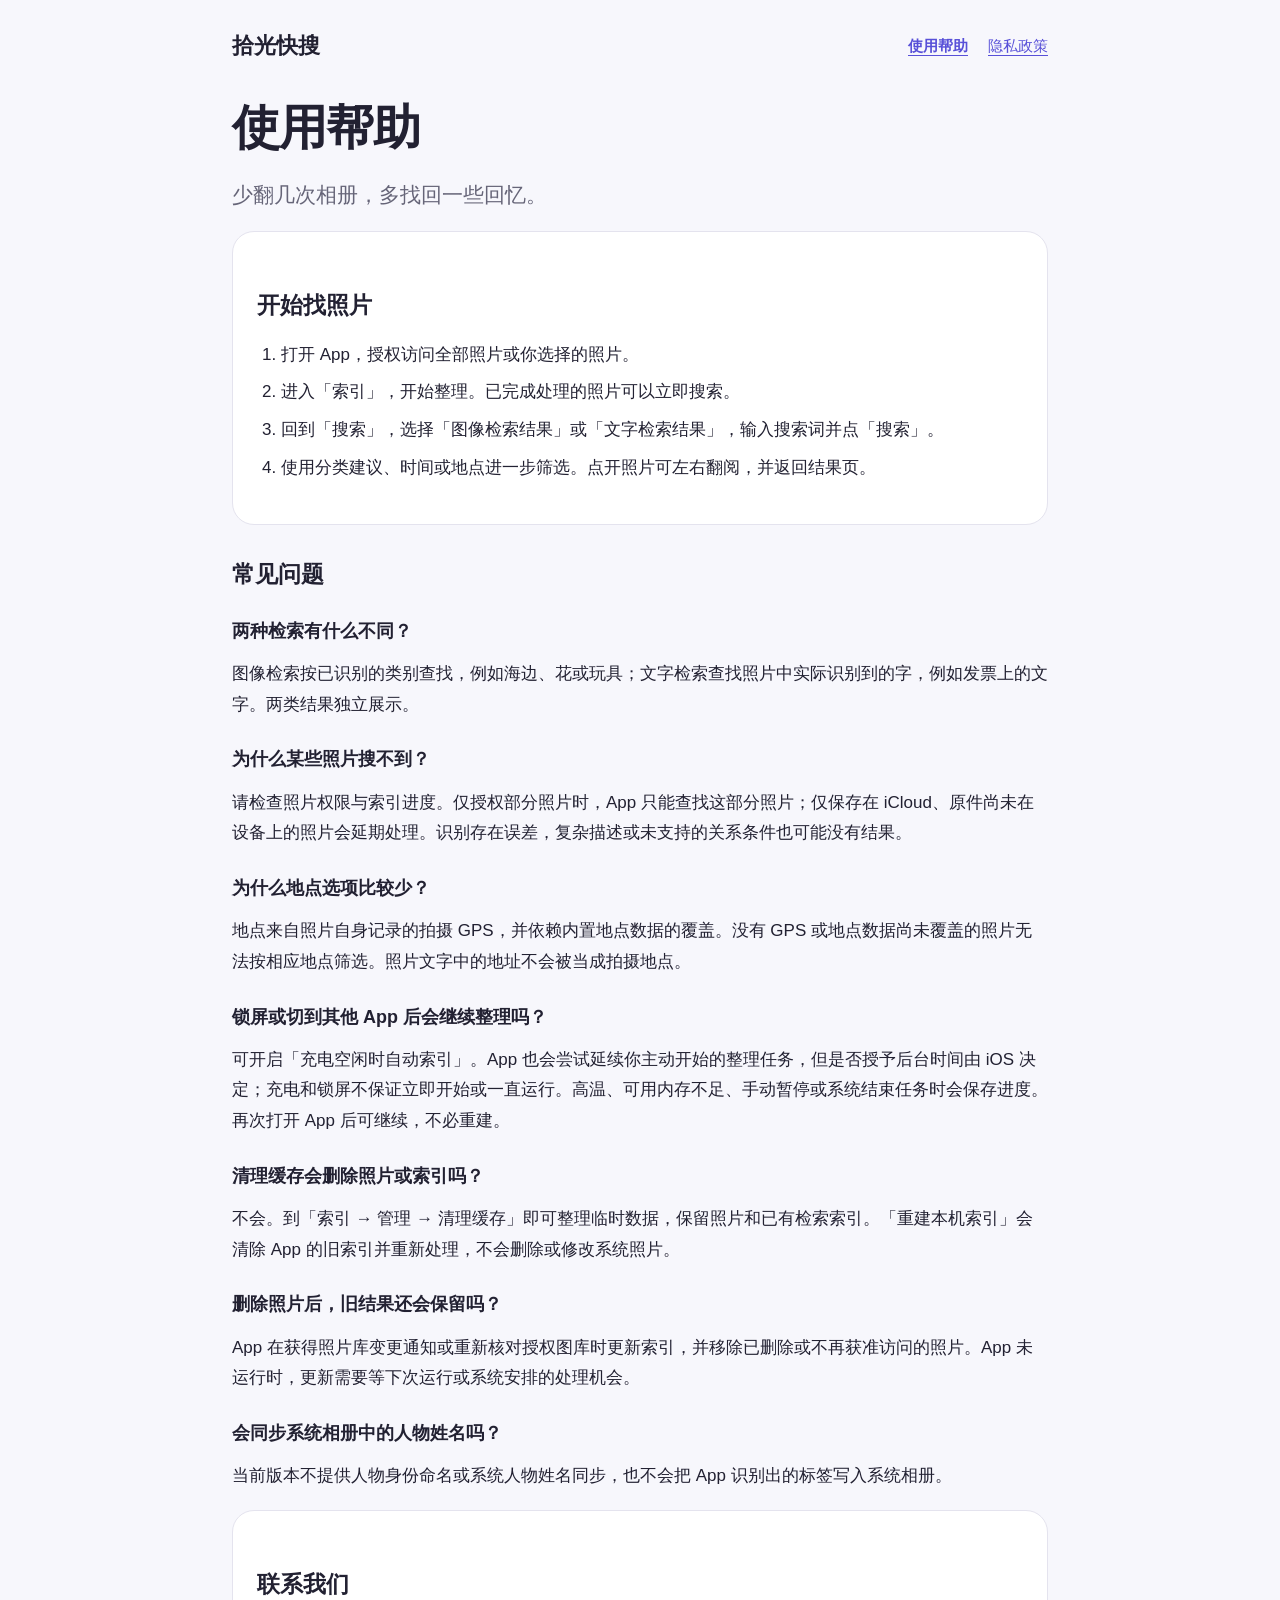
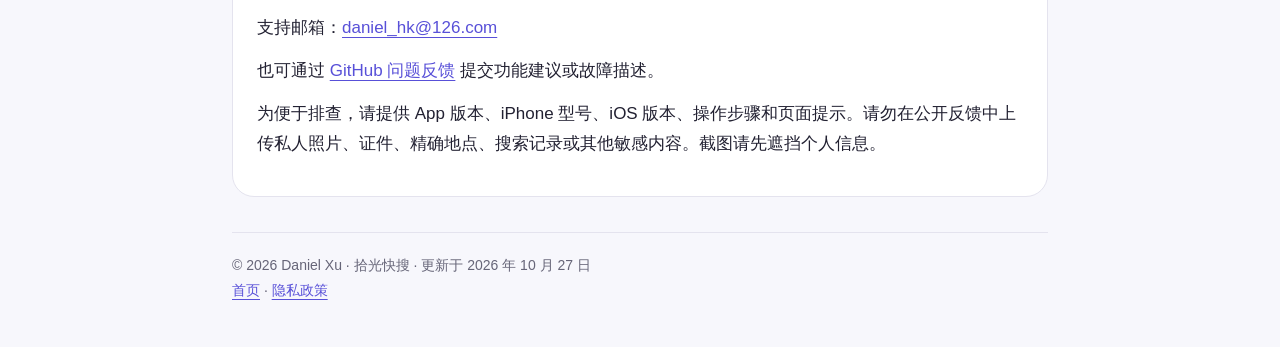
==== support.html @ afcce6ea "发布拾光快搜公开支持与隐私资料：support.html" ====
<!doctype html>
<html lang="zh-Hans"><head><meta charset="utf-8"><meta name="viewport" content="width=device-width,initial-scale=1"><meta name="color-scheme" content="light dark"><meta name="description" content="拾光快搜使用帮助、常见问题与技术支持联系方式。"><title>使用帮助与技术支持 · 拾光快搜</title><link rel="stylesheet" href="styles.css"></head>
<body><a class="skip" href="#main">跳到正文</a><div class="wrap"><header><a class="brand" href="index.html">拾光快搜</a><nav aria-label="网站导航"><a href="support.html" aria-current="page">使用帮助</a><a href="privacy.html">隐私政策</a></nav></header><main id="main"><h1>使用帮助</h1><p class="lead">少翻几次相册，多找回一些回忆。</p>
<section class="card"><h2>开始找照片</h2><ol><li>打开 App，授权访问全部照片或你选择的照片。</li><li>进入「索引」，开始整理。已完成处理的照片可以立即搜索。</li><li>回到「搜索」，选择「图像检索结果」或「文字检索结果」，输入搜索词并点「搜索」。</li><li>使用分类建议、时间或地点进一步筛选。点开照片可左右翻阅，并返回结果页。</li></ol></section>
<h2>常见问题</h2><h3>两种检索有什么不同？</h3><p>图像检索按已识别的类别查找，例如海边、花或玩具；文字检索查找照片中实际识别到的字，例如发票上的文字。两类结果独立展示。</p>
<h3>为什么某些照片搜不到？</h3><p>请检查照片权限与索引进度。仅授权部分照片时，App 只能查找这部分照片；仅保存在 iCloud、原件尚未在设备上的照片会延期处理。识别存在误差，复杂描述或未支持的关系条件也可能没有结果。</p>
<h3>为什么地点选项比较少？</h3><p>地点来自照片自身记录的拍摄 GPS，并依赖内置地点数据的覆盖。没有 GPS 或地点数据尚未覆盖的照片无法按相应地点筛选。照片文字中的地址不会被当成拍摄地点。</p>
<h3>锁屏或切到其他 App 后会继续整理吗？</h3><p>可开启「充电空闲时自动索引」。App 也会尝试延续你主动开始的整理任务，但是否授予后台时间由 iOS 决定；充电和锁屏不保证立即开始或一直运行。高温、可用内存不足、手动暂停或系统结束任务时会保存进度。再次打开 App 后可继续，不必重建。</p>
<h3>清理缓存会删除照片或索引吗？</h3><p>不会。到「索引 → 管理 → 清理缓存」即可整理临时数据，保留照片和已有检索索引。「重建本机索引」会清除 App 的旧索引并重新处理，不会删除或修改系统照片。</p>
<h3>删除照片后，旧结果还会保留吗？</h3><p>App 在获得照片库变更通知或重新核对授权图库时更新索引，并移除已删除或不再获准访问的照片。App 未运行时，更新需要等下次运行或系统安排的处理机会。</p>
<h3>会同步系统相册中的人物姓名吗？</h3><p>当前版本不提供人物身份命名或系统人物姓名同步，也不会把 App 识别出的标签写入系统相册。</p>
<section class="card contact"><h2>联系我们</h2><p>支持邮箱：<a href="mailto:daniel_hk@126.com">daniel_hk@126.com</a></p><p>也可通过 <a href="https://github.com/DanielXu123/shiguang-search-support/issues">GitHub 问题反馈</a> 提交功能建议或故障描述。</p><p>为便于排查，请提供 App 版本、iPhone 型号、iOS 版本、操作步骤和页面提示。请勿在公开反馈中上传私人照片、证件、精确地点、搜索记录或其他敏感内容。截图请先遮挡个人信息。</p></section></main><footer>© 2026 Daniel Xu · 拾光快搜 · 更新于 2026 年 10 月 27 日<br><a href="index.html">首页</a> · <a href="privacy.html">隐私政策</a></footer></div></body></html>
---- styles.css ----
:root{color-scheme:light dark;--bg:#f7f7fc;--card:#fff;--text:#222132;--muted:#666578;--accent:#5850d8;--line:#e4e3ee;--soft:#eeecff}*{box-sizing:border-box}body{margin:0;background:var(--bg);color:var(--text);font:17px/1.8 -apple-system,BlinkMacSystemFont,"Segoe UI","PingFang SC","Hiragino Sans GB",sans-serif}a{color:var(--accent);text-underline-offset:4px}a:focus-visible{outline:3px solid var(--accent);outline-offset:5px;border-radius:4px}.wrap{max-width:860px;margin:auto;padding:26px 22px 44px}header{display:flex;align-items:center;justify-content:space-between;gap:20px;flex-wrap:wrap;margin-bottom:32px}.brand{text-decoration:none;color:var(--text);font-weight:750;font-size:22px}nav{display:flex;gap:20px;font-size:15px}nav a[aria-current=page]{font-weight:700}.hero{padding:35px 0 22px}h1{font-size:clamp(31px,6vw,48px);line-height:1.25;letter-spacing:-1px;margin:12px 0 18px}h2{font-size:23px;line-height:1.5;margin:32px 0 10px}h3{font-size:18px;margin:23px 0 8px}p{margin:12px 0}.lead{font-size:21px;color:var(--muted);max-width:660px}.badge{display:inline-block;font-size:14px;color:var(--accent);background:var(--soft);padding:5px 13px;border-radius:99px}.card{background:var(--card);border:1px solid var(--line);border-radius:22px;padding:24px;margin:18px 0}.grid{display:grid;grid-template-columns:1fr 1fr;gap:16px}.grid .card{margin:0}.muted{color:var(--muted)}.contact{overflow-wrap:anywhere}.button{display:inline-block;background:var(--accent);color:#fff;border-radius:13px;padding:10px 20px;text-decoration:none;font-weight:600}ul,ol{padding-left:24px}li{margin:7px 0}footer{border-top:1px solid var(--line);margin-top:35px;padding-top:20px;font-size:14px;color:var(--muted)}.note{border-left:3px solid var(--accent);padding-left:16px;color:var(--muted)}.skip{position:absolute;top:-80px}.skip:focus{top:10px;left:15px;background:var(--card);padding:10px;z-index:2}@media(max-width:560px){.grid{grid-template-columns:1fr}.card{padding:20px}nav{gap:15px}.wrap{padding:20px 18px 35px}}@media(prefers-color-scheme:dark){:root{--bg:#14131b;--card:#1e1d28;--text:#f2f1fa;--muted:#b5b2c8;--accent:#b5aaff;--line:#35323f;--soft:#302a49}.button{background:#6960dc;color:#fff}}
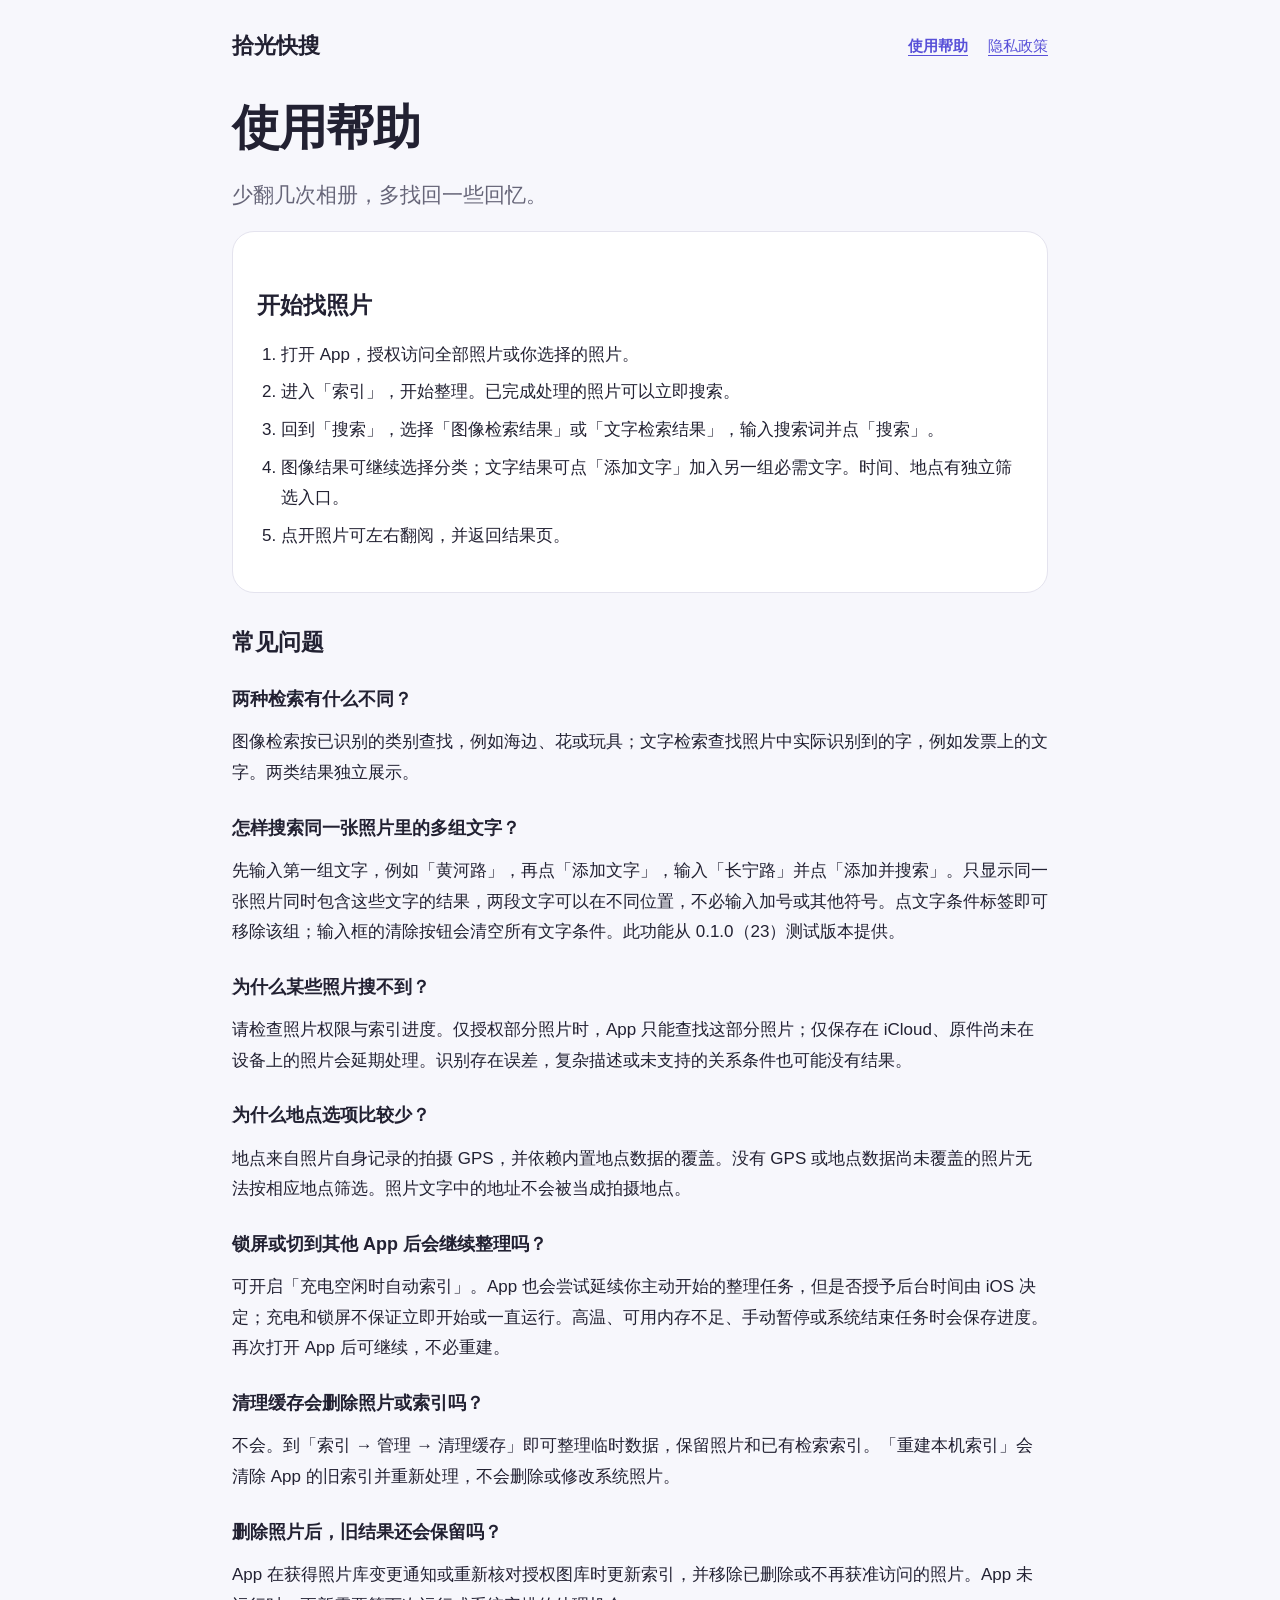
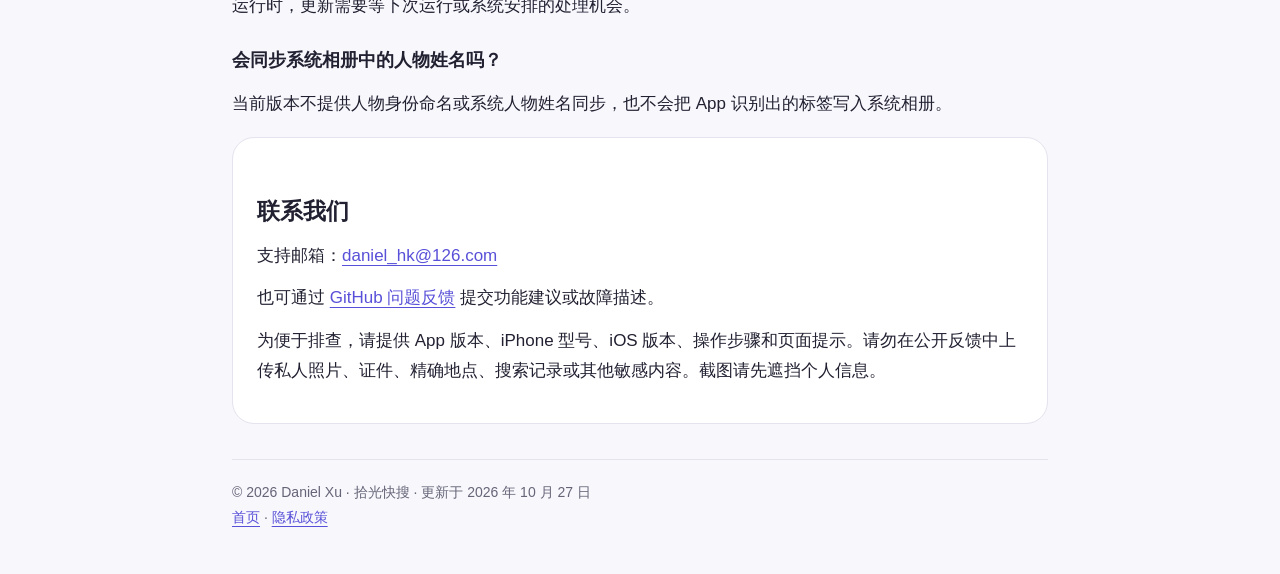
==== commit 1aadc253: "Describe button-based same-photo text combinations" ====
--- a/support.html
+++ b/support.html
@@ -1,8 +1,9 @@
 <!doctype html>
 <html lang="zh-Hans"><head><meta charset="utf-8"><meta name="viewport" content="width=device-width,initial-scale=1"><meta name="color-scheme" content="light dark"><meta name="description" content="拾光快搜使用帮助、常见问题与技术支持联系方式。"><title>使用帮助与技术支持 · 拾光快搜</title><link rel="stylesheet" href="styles.css"></head>
 <body><a class="skip" href="#main">跳到正文</a><div class="wrap"><header><a class="brand" href="index.html">拾光快搜</a><nav aria-label="网站导航"><a href="support.html" aria-current="page">使用帮助</a><a href="privacy.html">隐私政策</a></nav></header><main id="main"><h1>使用帮助</h1><p class="lead">少翻几次相册，多找回一些回忆。</p>
-<section class="card"><h2>开始找照片</h2><ol><li>打开 App，授权访问全部照片或你选择的照片。</li><li>进入「索引」，开始整理。已完成处理的照片可以立即搜索。</li><li>回到「搜索」，选择「图像检索结果」或「文字检索结果」，输入搜索词并点「搜索」。</li><li>使用分类建议、时间或地点进一步筛选。点开照片可左右翻阅，并返回结果页。</li></ol></section>
+<section class="card"><h2>开始找照片</h2><ol><li>打开 App，授权访问全部照片或你选择的照片。</li><li>进入「索引」，开始整理。已完成处理的照片可以立即搜索。</li><li>回到「搜索」，选择「图像检索结果」或「文字检索结果」，输入搜索词并点「搜索」。</li><li>图像结果可继续选择分类；文字结果可点「添加文字」加入另一组必需文字。时间、地点有独立筛选入口。</li><li>点开照片可左右翻阅，并返回结果页。</li></ol></section>
 <h2>常见问题</h2><h3>两种检索有什么不同？</h3><p>图像检索按已识别的类别查找，例如海边、花或玩具；文字检索查找照片中实际识别到的字，例如发票上的文字。两类结果独立展示。</p>
+<h3>怎样搜索同一张照片里的多组文字？</h3><p>先输入第一组文字，例如「黄河路」，再点「添加文字」，输入「长宁路」并点「添加并搜索」。只显示同一张照片同时包含这些文字的结果，两段文字可以在不同位置，不必输入加号或其他符号。点文字条件标签即可移除该组；输入框的清除按钮会清空所有文字条件。此功能从 0.1.0（23）测试版本提供。</p>
 <h3>为什么某些照片搜不到？</h3><p>请检查照片权限与索引进度。仅授权部分照片时，App 只能查找这部分照片；仅保存在 iCloud、原件尚未在设备上的照片会延期处理。识别存在误差，复杂描述或未支持的关系条件也可能没有结果。</p>
 <h3>为什么地点选项比较少？</h3><p>地点来自照片自身记录的拍摄 GPS，并依赖内置地点数据的覆盖。没有 GPS 或地点数据尚未覆盖的照片无法按相应地点筛选。照片文字中的地址不会被当成拍摄地点。</p>
 <h3>锁屏或切到其他 App 后会继续整理吗？</h3><p>可开启「充电空闲时自动索引」。App 也会尝试延续你主动开始的整理任务，但是否授予后台时间由 iOS 决定；充电和锁屏不保证立即开始或一直运行。高温、可用内存不足、手动暂停或系统结束任务时会保存进度。再次打开 App 后可继续，不必重建。</p>
